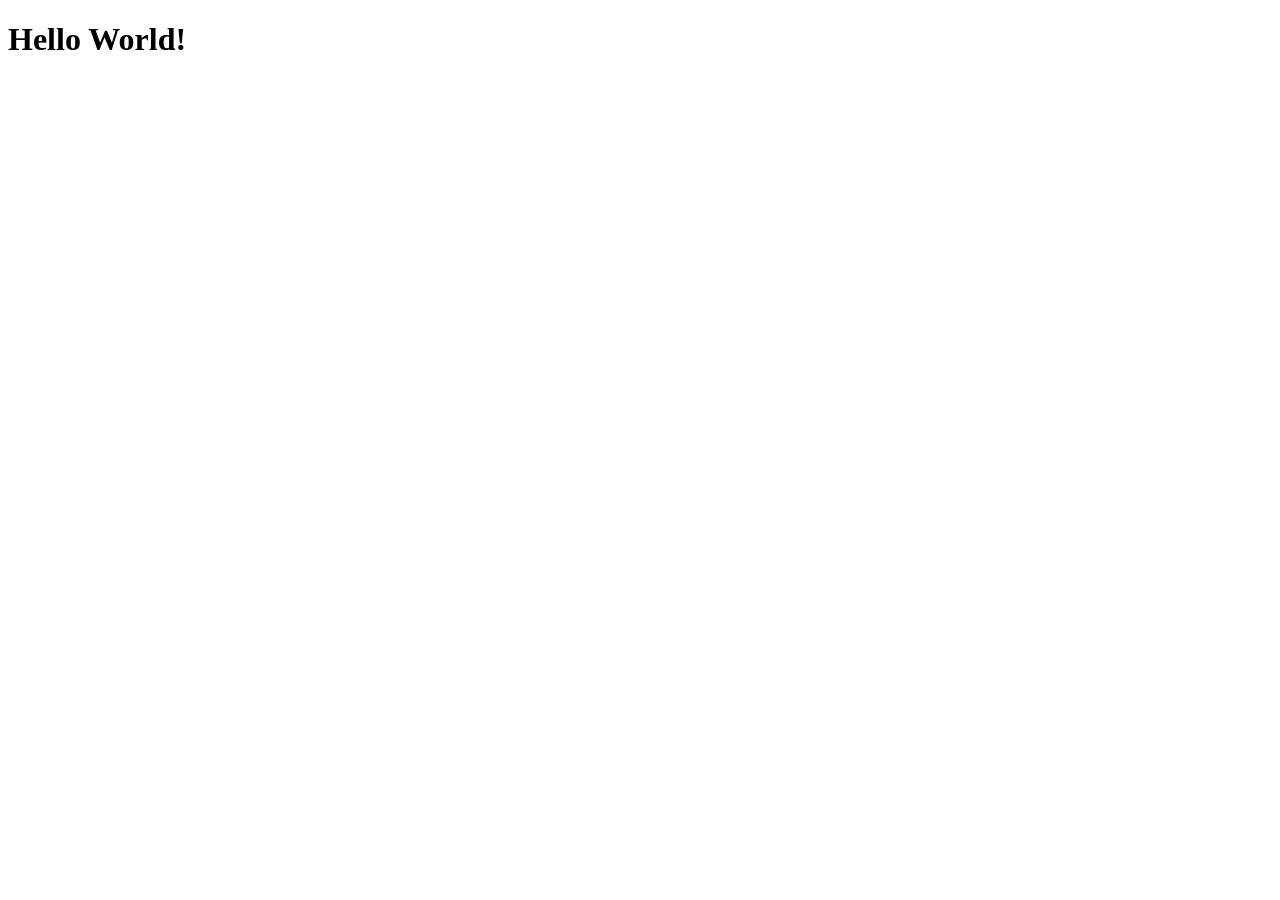
==== index.html @ 797f9e40 "Hello World!" ====
<!DOCTYPE html>
<html lang="fr">
<head>
    <meta charset="UTF-8">
    <meta name="viewport" content="width=device-width, initial-scale=1.0">
    <meta name="author" content="Joël Choquette-Denis">
    <title>Sam's creations</title>
    <link rel="stylesheet" href="css/styles.css" type="text/css" media="all">
    <!-- <link rel="icon" href="images/favicon.png" type="image/x-icon"> -->
</head>
<body>
    <h1>Hello World!</h1>
</body>
</html>
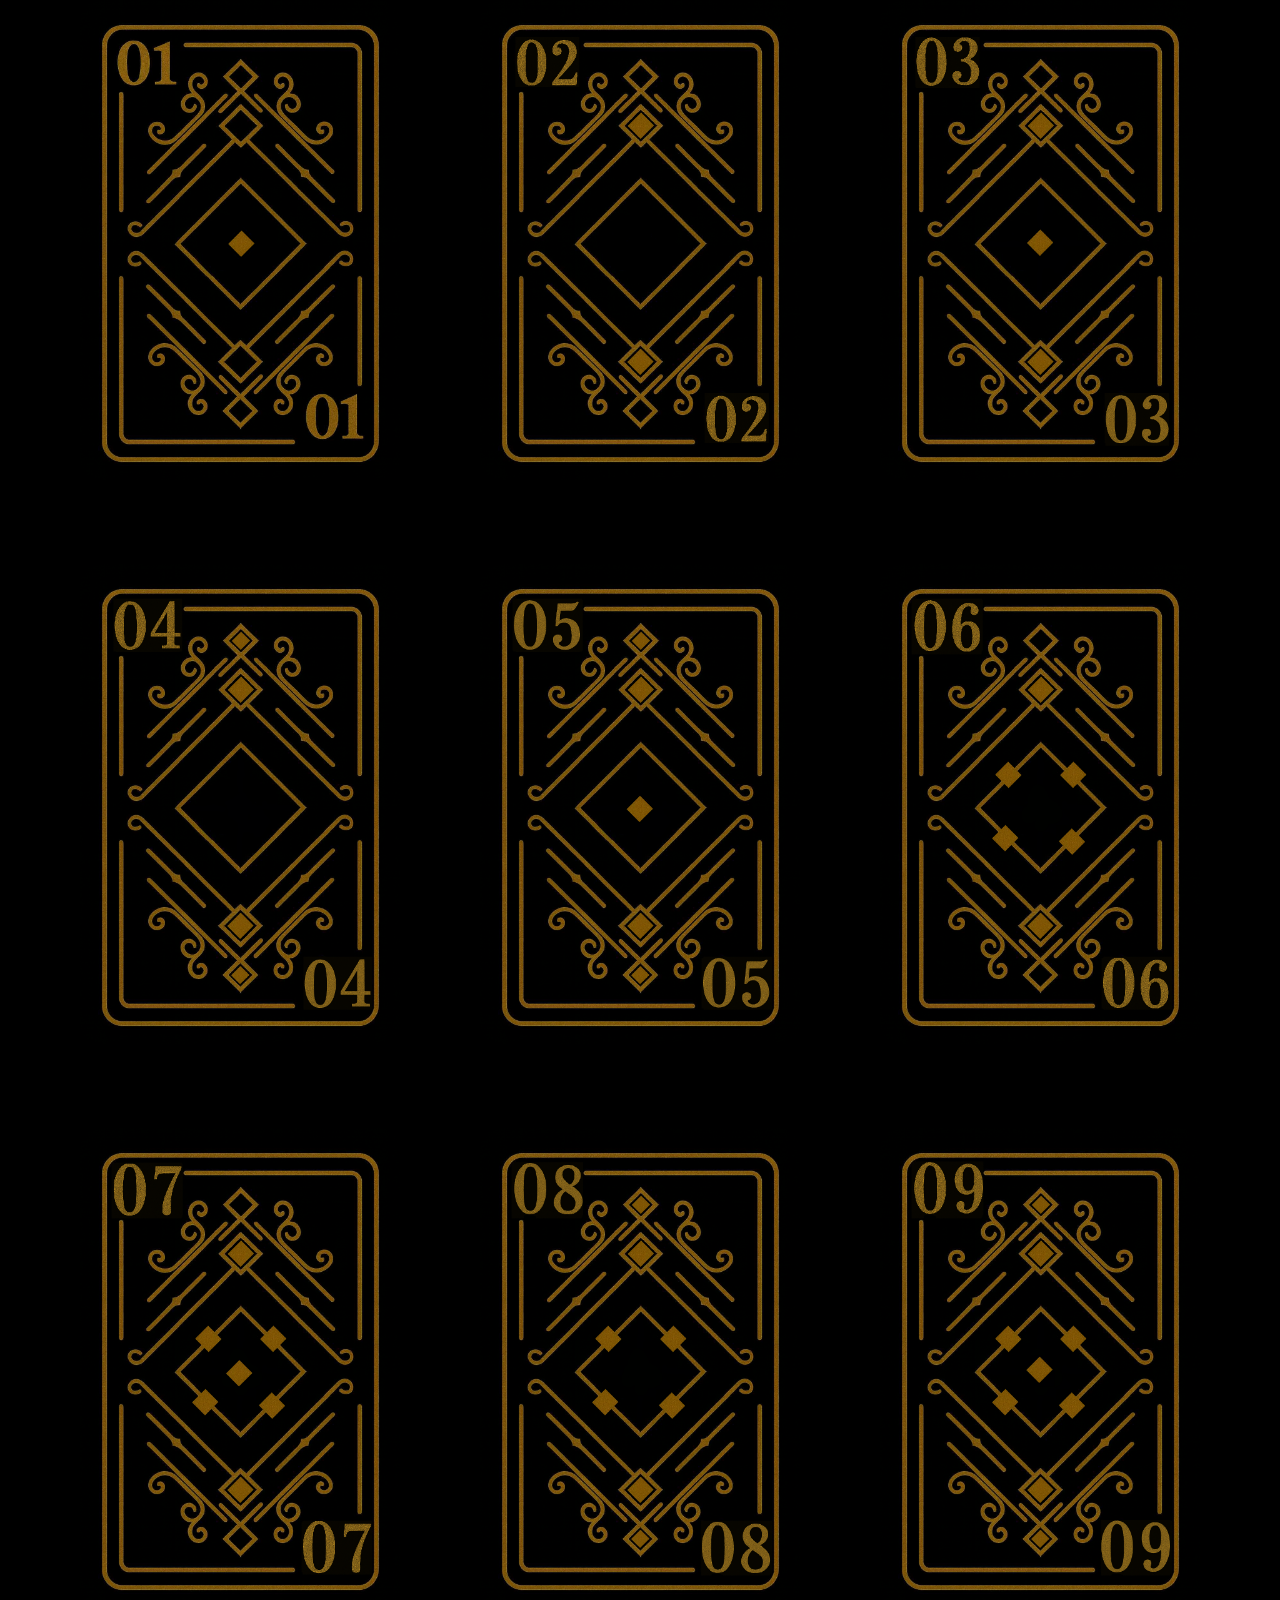
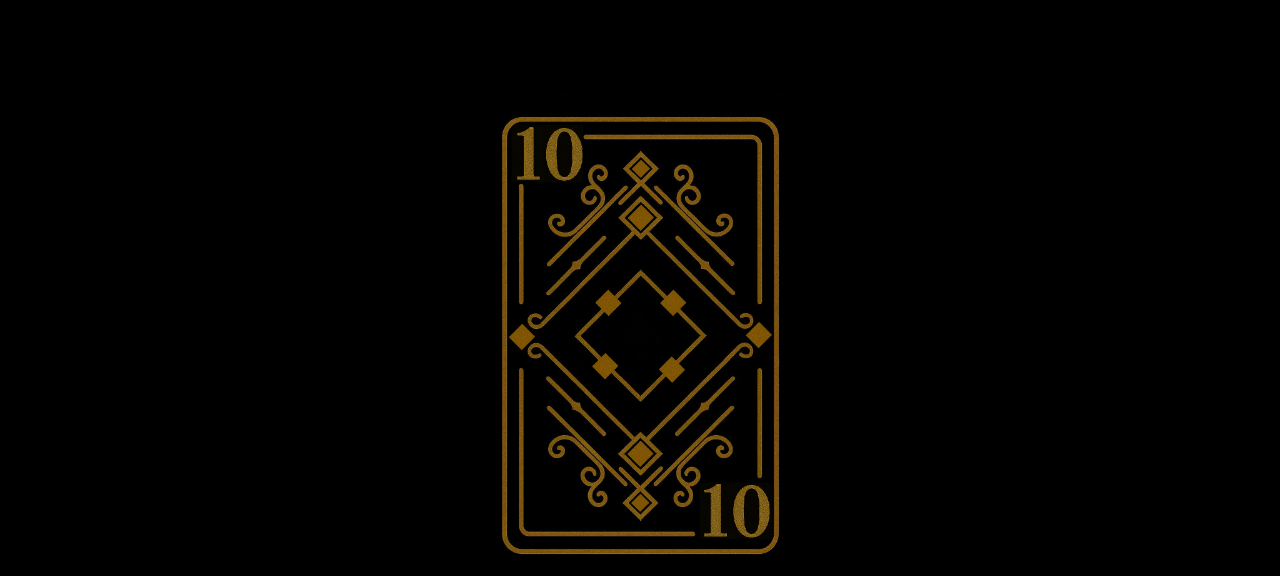
==== commit b91c5197: "Added images, cards.html + its script and added card layout into index.html" ====
--- a/index.html
+++ b/index.html
@@ -1,5 +1,6 @@
 <!DOCTYPE html>
 <html lang="fr">
+
 <head>
     <meta charset="UTF-8">
     <meta name="viewport" content="width=device-width, initial-scale=1.0">
@@ -8,7 +9,48 @@
     <link rel="stylesheet" href="css/styles.css" type="text/css" media="all">
     <!-- <link rel="icon" href="images/favicon.png" type="image/x-icon"> -->
 </head>
+
 <body>
-    <h1>Hello World!</h1>
+    <nav>
+        
+    </nav>
+    <main>
+        <ul class="card-container">
+            <li class="card">
+                <a href="card.html?j=0"><img src="images/cards/0.png"></a>
+            </li>
+            <li class="card">
+                <a href="card.html?j=1"><img src="images/cards/1.png"></a>
+            </li>
+            <li class="card">
+                <a href="card.html?j=2"><img src="images/cards/2.png"></a>
+            </li>
+            <li class="card">
+                <a href="card.html?j=3"><img src="images/cards/3.png"></a>
+            </li>
+            <li class="card">
+                <a href="card.html?j=4"><img src="images/cards/4.png"></a>
+            </li>
+            <li class="card">
+                <a href="card.html?j=5"><img src="images/cards/5.png"></a>
+            </li>
+            <li class="card">
+                <a href="card.html?j=6"><img src="images/cards/6.png"></a>
+            </li>
+            <li class="card">
+                <a href="card.html?j=7"><img src="images/cards/7.png"></a>
+            </li>
+            <li class="card">
+                <a href="card.html?j=8"><img src="images/cards/8.png"></a>
+            </li>
+            <li class="card">
+                <a href="card.html?j=9"><img src="images/cards/9.png"></a>
+            </li>
+        </ul>
+    </main>
+    <footer>
+
+    </footer>
 </body>
+
 </html>
--- a/css/styles.css
+++ b/css/styles.css
@@ -0,0 +1,59 @@
+@charset "UTF-8";
+
+/* RESET */
+*{
+    margin: 0;
+    padding: 0;
+    box-sizing: border-box;
+    /* border: 1px solid black; */
+}
+
+html, body {
+    border: none;
+}
+
+:root {
+    --color-text: #fff;
+    --color-background: #000000;
+    --color-gold: #7c5407;
+
+    color: var(--color-text);
+    background-color: var(--color-background);
+}
+
+/* GLOBAL */
+
+/* HOME */
+.card-container {
+    display: flex;
+    flex-wrap: wrap;
+    justify-content: center;
+    gap: 5em;
+    list-style: none;
+}
+
+.card {
+    width: 20em;
+    aspect-ratio: 2 / 3;
+}
+
+.card a img{
+    width: 100%;
+    height: 100%;
+    border-radius: 1.25em;
+    transition: scale 200ms ease-in-out;
+}
+
+.card:hover a img{
+    scale: 110%;
+}
+
+/* CARDS */
+.fig {
+    width: 20em;
+}
+
+.fig .img {
+    width: 100%;
+    aspect-ratio: 1;
+}
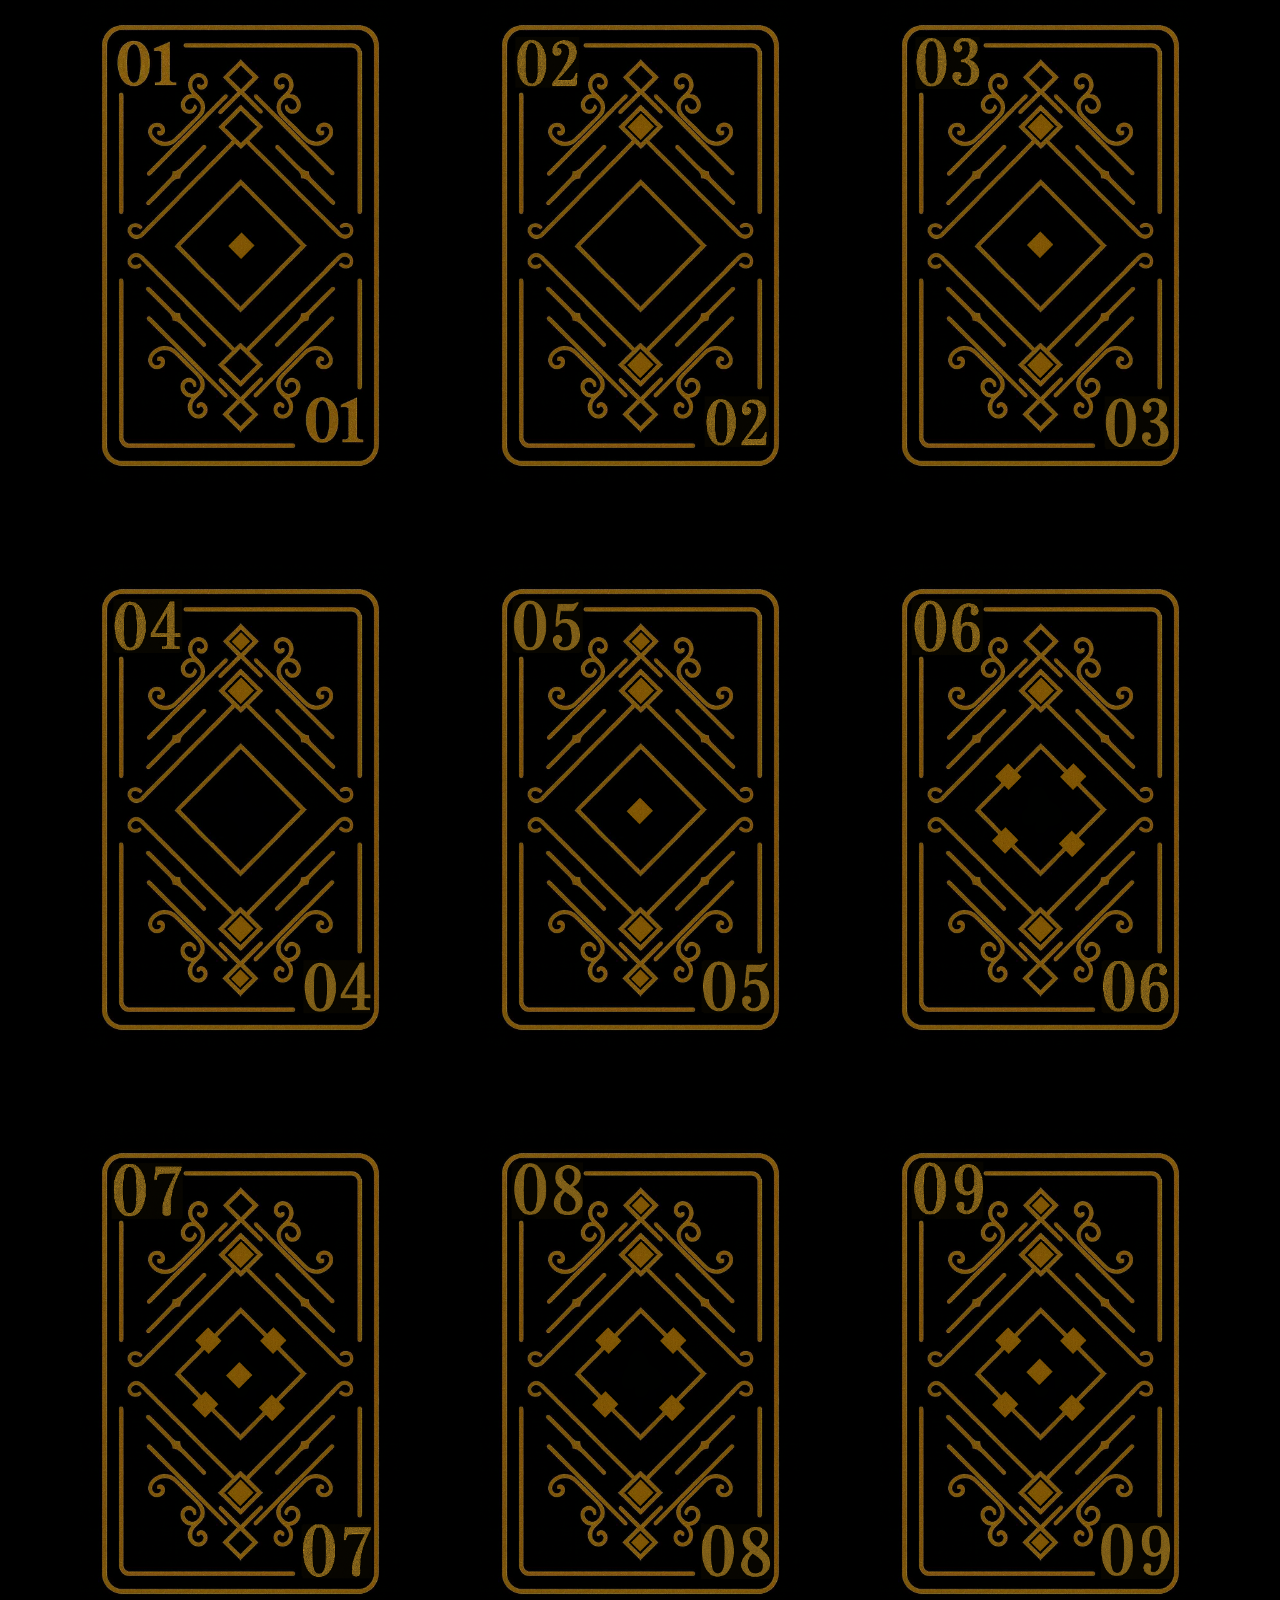
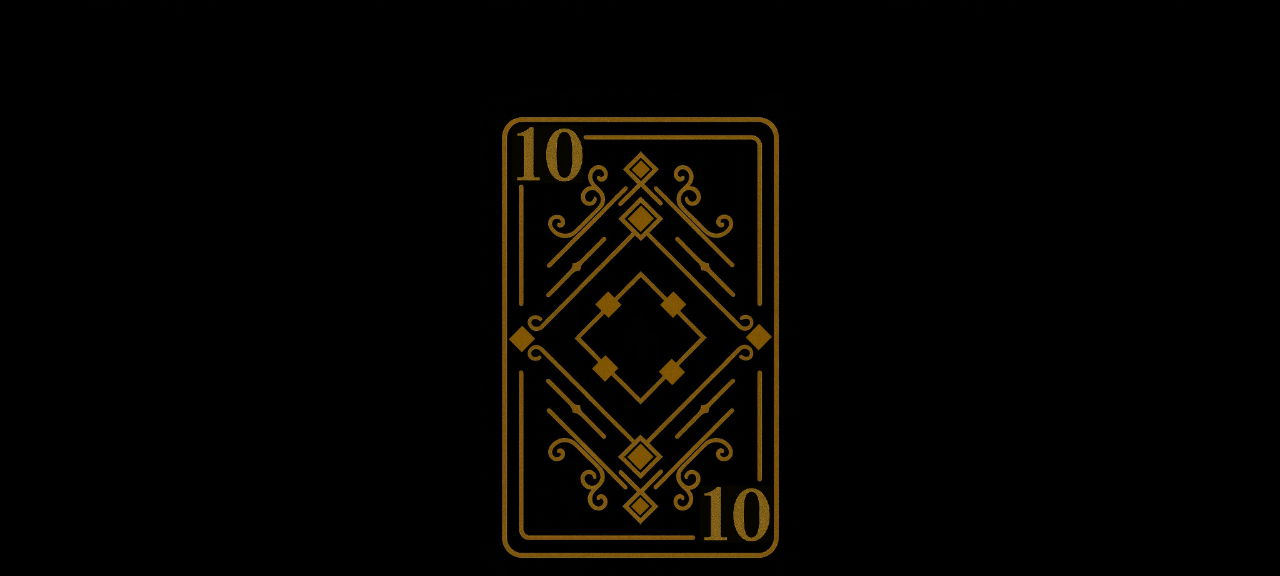
==== commit 030e91b6: "Revert" ====
(no text change in the page or its own stylesheets)
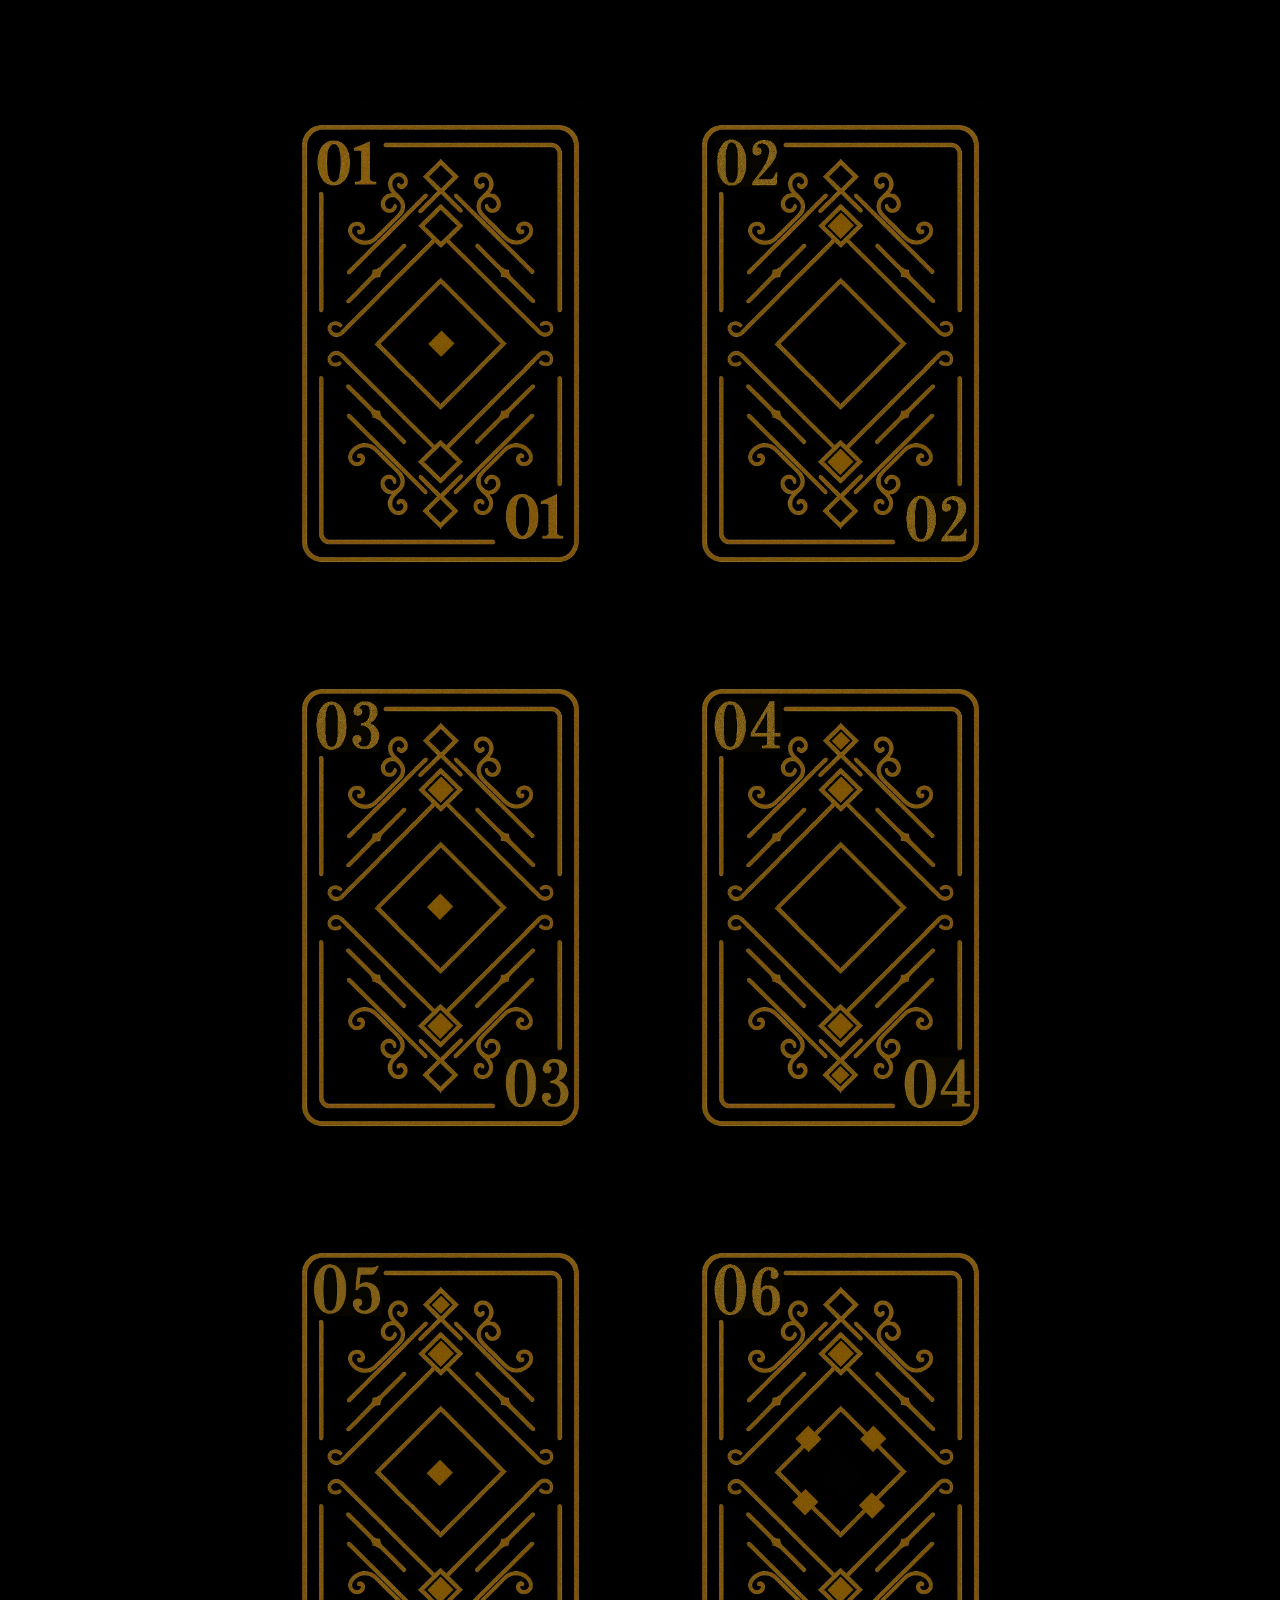
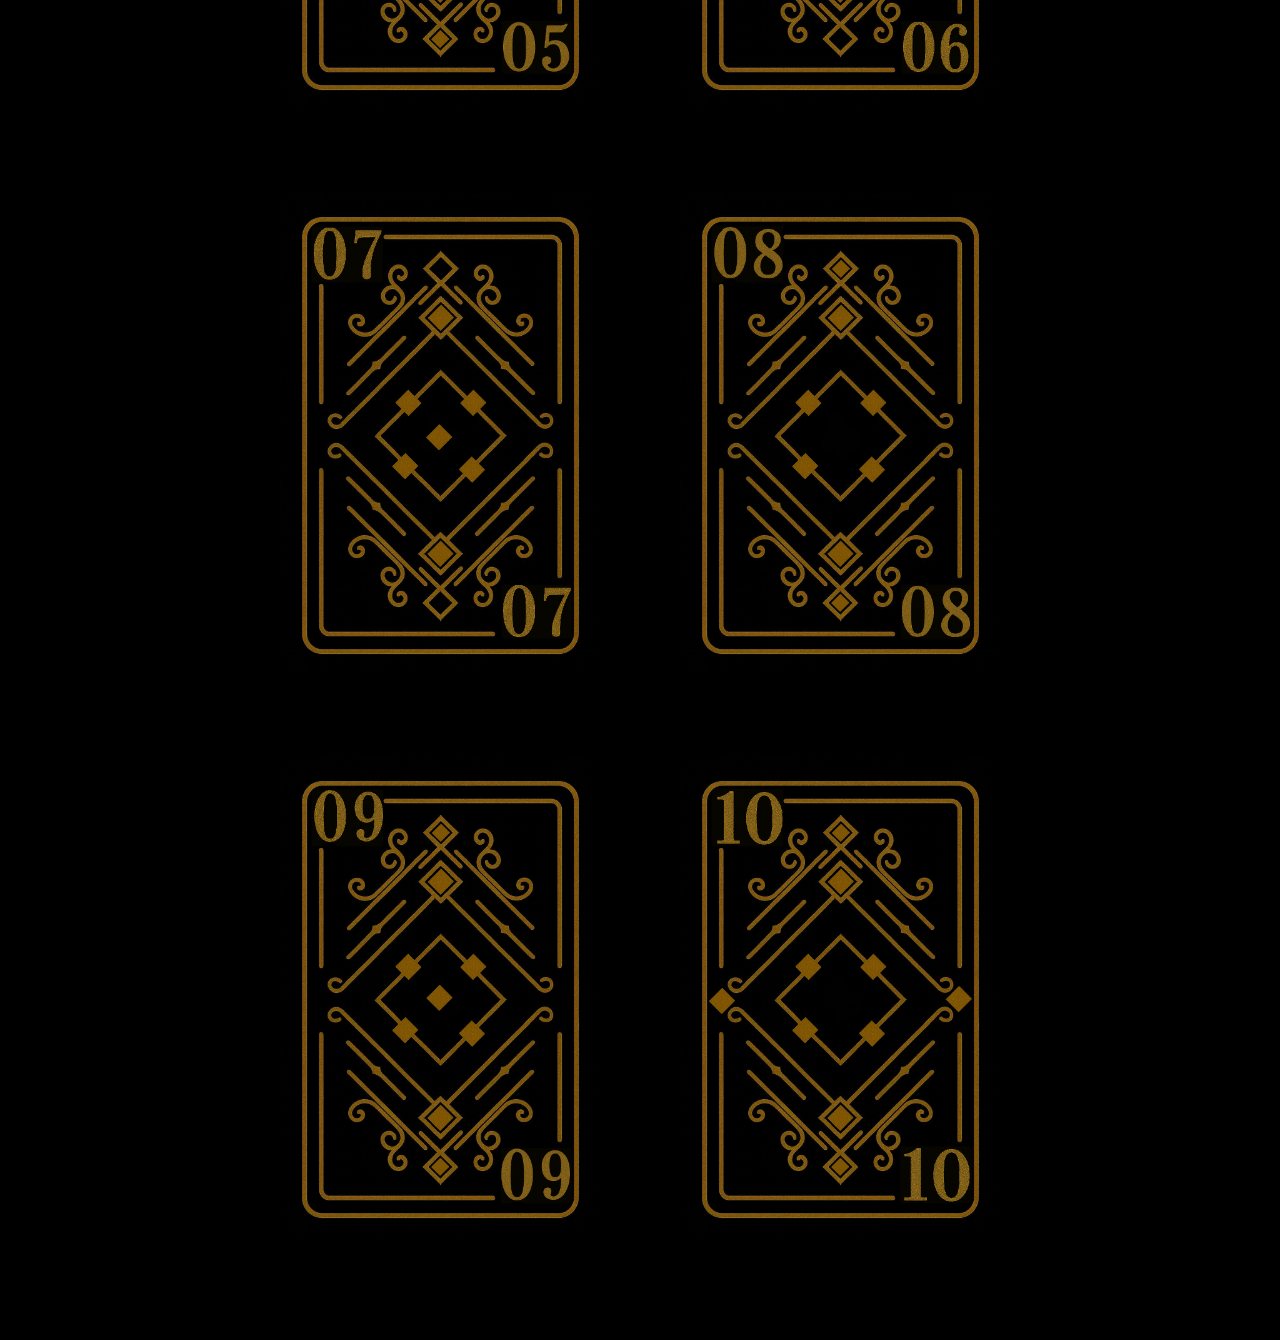
==== commit 01c3e6ba: "Added css for card.html" ====
--- a/index.html
+++ b/index.html
@@ -12,7 +12,7 @@
 
 <body>
     <nav>
-        
+
     </nav>
     <main>
         <ul class="card-container">
--- a/css/styles.css
+++ b/css/styles.css
@@ -1,27 +1,57 @@
 @charset "UTF-8";
+@import url('https://fonts.googleapis.com/css2?family=BBH+Bartle&family=BBH+Hegarty&family=Rubik:ital,wght@0,300..900;1,300..900&display=swap');
 
 /* RESET */
 *{
     margin: 0;
     padding: 0;
     box-sizing: border-box;
-    /* border: 1px solid black; */
-}
-
-html, body {
-    border: none;
 }
 
 :root {
-    --color-text: #fff;
+    --color-text: #FDF7EC;
     --color-background: #000000;
-    --color-gold: #7c5407;
+    --color-gold: #BC8A28;
+    --color-old-gold: #866119;
+
+    font-family: 'Rubik', sans-serif;
+    font-optical-sizing: auto;
+    font-size: 12px;
+    overflow-wrap: break-word;
+    word-wrap: break-word;
 
     color: var(--color-text);
     background-color: var(--color-background);
 }
 
 /* GLOBAL */
+h1, h2 {
+    font-family: 'BBH Sans Bartle', sans-serif;
+}
+
+h1 {
+    font-size: 24px;
+}
+
+h2 {
+    font-size: 16px;
+    color: var(--color-gold);
+}
+
+main {
+    margin: 20px;
+    display: flex;
+    flex-direction: column;
+    gap: 20px;
+}
+
+a:link, a:visited {
+    color: var(--color-gold);
+}
+
+p {
+    text-align: justify;
+}
 
 /* HOME */
 .card-container {
@@ -49,11 +79,73 @@
 }
 
 /* CARDS */
+.back:link, .back:visited {
+    text-decoration: none;
+    color: var(--color-text);
+}
+
+.presentation, .pres-info {
+    display: flex;
+    flex-direction: column;
+    gap: 20px;
+}
+
 .fig {
-    width: 20em;
+    width: auto;
+    max-width: 600px;
 }
 
 .fig .img {
     width: 100%;
     aspect-ratio: 1;
+    border-radius: 16px;
+}
+
+@media (min-width: 650px) {
+    .presentation {
+        flex-direction: row;
+        align-items: flex-end;
+    }
+
+    :root {
+        font-size: 14px;
+    }
+
+    h1 {
+        font-size: 32px;
+    }
+
+    h2 {
+        font-size: 24px;
+    }
+
+    main {
+        margin: 50px;
+    }
+}
+
+@media (min-width: 1050px) {
+    :root {
+        font-size: 16px;
+    }
+
+    main {
+        margin: 100px;
+    }
+
+    .presentation, .pres-info {
+        gap: 25px;
+    }
+
+    main{
+        gap: 50px;
+    }
+
+    h1 {
+        font-size: 48px;
+    }
+
+    h2 {
+        font-size: 32px;
+    }
 }
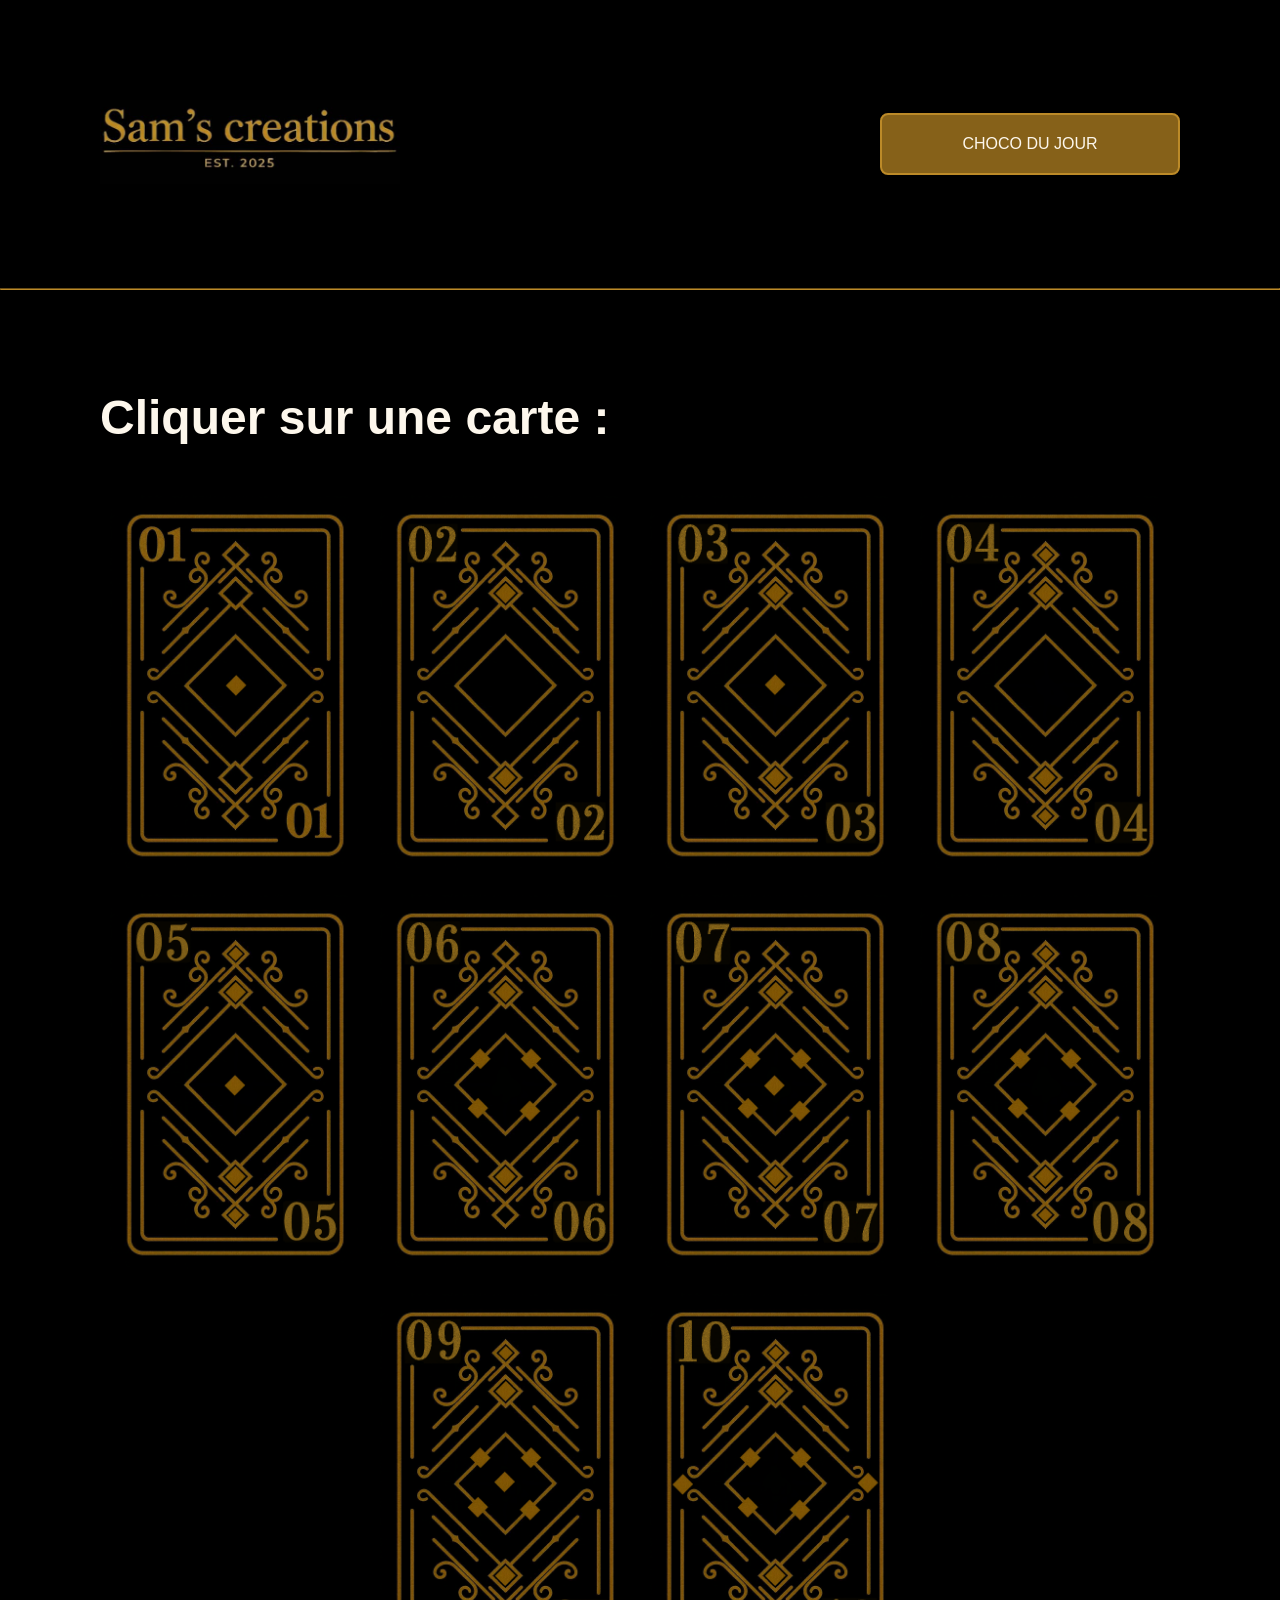
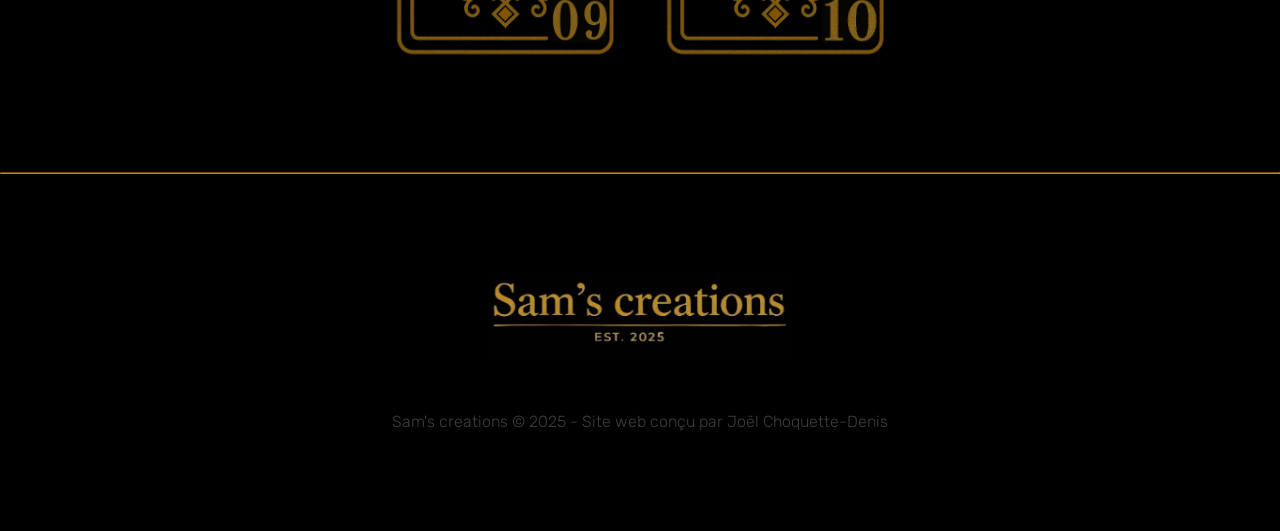
==== commit 9eb7f2a0: "v03" ====
--- a/index.html
+++ b/index.html
@@ -11,10 +11,22 @@
 </head>
 
 <body>
-    <nav>
+    <header>
+        <a class="logo-link" href="index.html"><img class="logo" src="images/logo.jpg"></a>
+        <a href="" class="btn-choco-jour">CHOCO DU JOUR</a>
+        <script>
+            const dateDebut = new Date('2025-12-23T03:00:00');
+            const dateAujrd = new Date();
 
-    </nav>
+            const deltaDate = Math.floor((dateAujrd - dateDebut) / (24 * 60 * 60 * 1000));
+
+            document.querySelector('.btn-choco-jour').href = `card.html?j=${deltaDate}`;
+        </script>
+    </header>
+    <hr>
     <main>
+        <h1>Cliquer sur une carte :</h1>
+
         <ul class="card-container">
             <li class="card">
                 <a href="card.html?j=0"><img src="images/cards/0.png"></a>
@@ -48,8 +60,10 @@
             </li>
         </ul>
     </main>
+    <hr>
     <footer>
-
+        <a class="logo-link" href="index.html"><img class="logo" src="images/logo.jpg"></a>
+        <small class="copyrights">Sam's creations © 2025 - Site web conçu par Joël Choquette-Denis</small>
     </footer>
 </body>
 
--- a/css/styles.css
+++ b/css/styles.css
@@ -25,8 +25,12 @@
 }
 
 /* GLOBAL */
+hr {
+    border-color: var(--color-gold);
+}
+
 h1, h2 {
-    font-family: 'BBH Sans Bartle', sans-serif;
+    font-family: 'BBH Bartle', sans-serif;
 }
 
 h1 {
@@ -38,7 +42,7 @@
     color: var(--color-gold);
 }
 
-main {
+header, main, footer {
     margin: 20px;
     display: flex;
     flex-direction: column;
@@ -53,17 +57,64 @@
     text-align: justify;
 }
 
+/* HEADER */
+header {
+    align-items: center;
+    justify-content: space-between;
+}
+
+.logo {
+    width: 100%;
+    max-width: 300px;
+}
+
+.btn-choco-jour, .btn-choco-jour:link, .btn-choco-jour:visited {
+    border: 2px solid var(--color-gold);
+    border-radius: 8px;
+    padding: 20px;
+    width: 100%;
+    max-width: 300px;
+
+    background-color: var(--color-old-gold);
+    color: var(--color-text);
+
+    font-family: 'BBH Hegarty', sans-serif;
+    text-decoration: none;
+    text-align: center;
+}
+
+/* FOOTER */
+footer {
+    align-items: center;
+}
+
+.pages-nav-footer {
+    display: flex;
+    gap: 1em;
+    list-style: none;
+}
+
+.prev:link, .prev:visited, .next:link, .next:visited {
+    color: var(--color-text);
+}
+
+.copyrights {
+    font-size: 12px;
+    font-weight: 300;
+    opacity: 0.25;
+}
+
 /* HOME */
 .card-container {
     display: flex;
     flex-wrap: wrap;
     justify-content: center;
-    gap: 5em;
+    gap: 20px;
     list-style: none;
 }
 
 .card {
-    width: 20em;
+    width: calc(50% - 10px);
     aspect-ratio: 2 / 3;
 }
 
@@ -102,6 +153,10 @@
 }
 
 @media (min-width: 650px) {
+    .card {
+        width: calc(33% - 15px);
+    }
+
     .presentation {
         flex-direction: row;
         align-items: flex-end;
@@ -119,7 +174,11 @@
         font-size: 24px;
     }
 
-    main {
+    header {
+        flex-direction: row;
+    }
+
+    header, main, footer {
         margin: 50px;
     }
 }
@@ -129,17 +188,19 @@
         font-size: 16px;
     }
 
-    main {
+    header, main, footer {
         margin: 100px;
+        gap: 50px;
+    }
+
+    .card {
+        width: calc(25% - 20px);
     }
 
     .presentation, .pres-info {
         gap: 25px;
     }
 
-    main{
-        gap: 50px;
-    }
 
     h1 {
         font-size: 48px;
@@ -148,4 +209,8 @@
     h2 {
         font-size: 32px;
     }
+
+    .copyrights {
+        font-size: 16px;
+    }
 }
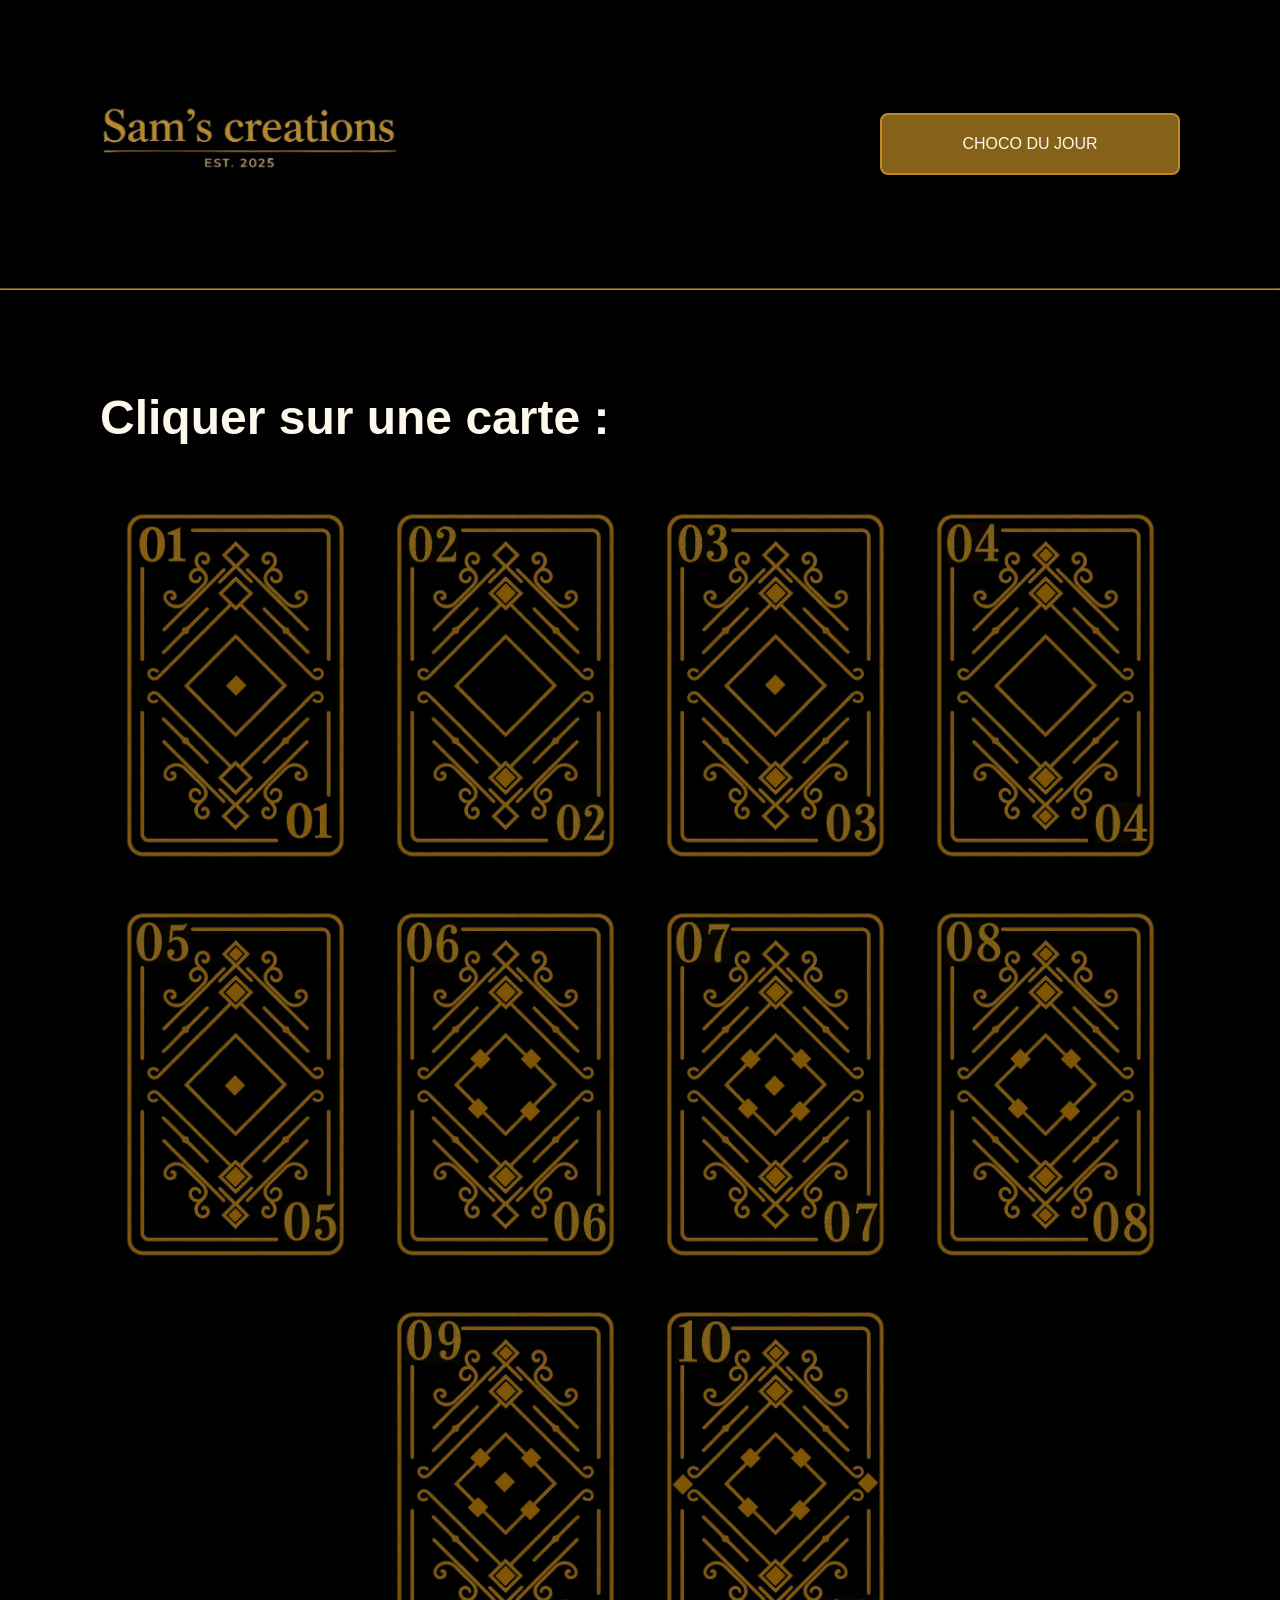
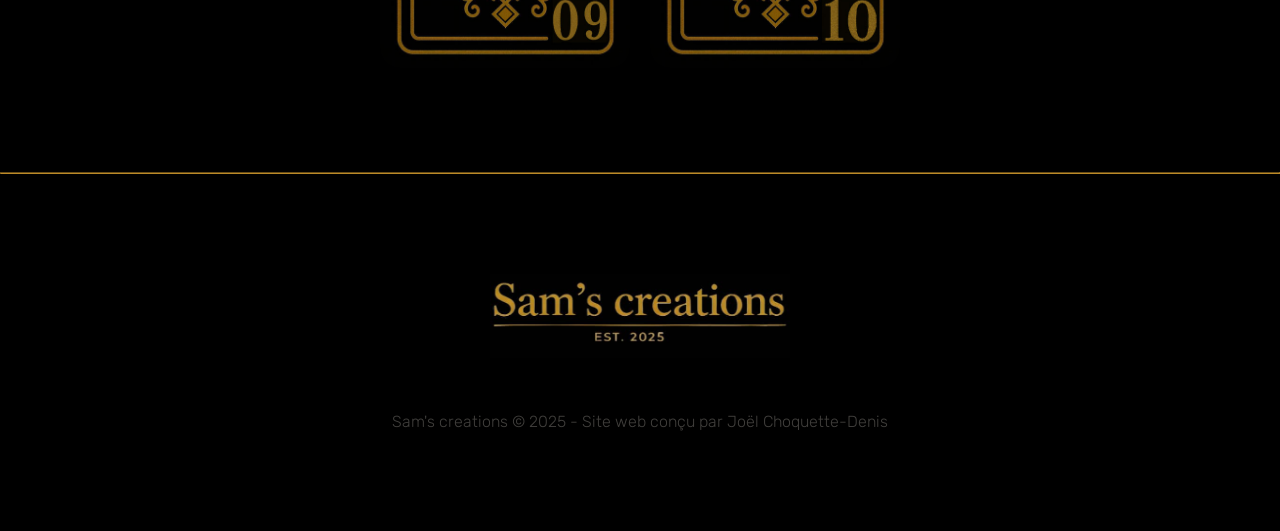
==== commit ea0e5c68: "Optimized images" ====
--- a/index.html
+++ b/index.html
@@ -7,7 +7,7 @@
     <meta name="author" content="Joël Choquette-Denis">
     <title>Sam's creations</title>
     <link rel="stylesheet" href="css/styles.css" type="text/css" media="all">
-    <!-- <link rel="icon" href="images/favicon.png" type="image/x-icon"> -->
+    <!-- <link rel="icon" href="images/favicon.jpg" type="image/x-icon"> -->
 </head>
 
 <body>
@@ -29,34 +29,34 @@
 
         <ul class="card-container">
             <li class="card">
-                <a href="card.html?j=0"><img src="images/cards/0.png"></a>
+                <a href="card.html?j=0"><img src="images/cards/0.jpg"></a>
             </li>
             <li class="card">
-                <a href="card.html?j=1"><img src="images/cards/1.png"></a>
+                <a href="card.html?j=1"><img src="images/cards/1.jpg"></a>
             </li>
             <li class="card">
-                <a href="card.html?j=2"><img src="images/cards/2.png"></a>
+                <a href="card.html?j=2"><img src="images/cards/2.jpg"></a>
             </li>
             <li class="card">
-                <a href="card.html?j=3"><img src="images/cards/3.png"></a>
+                <a href="card.html?j=3"><img src="images/cards/3.jpg"></a>
             </li>
             <li class="card">
-                <a href="card.html?j=4"><img src="images/cards/4.png"></a>
+                <a href="card.html?j=4"><img src="images/cards/4.jpg"></a>
             </li>
             <li class="card">
-                <a href="card.html?j=5"><img src="images/cards/5.png"></a>
+                <a href="card.html?j=5"><img src="images/cards/5.jpg"></a>
             </li>
             <li class="card">
-                <a href="card.html?j=6"><img src="images/cards/6.png"></a>
+                <a href="card.html?j=6"><img src="images/cards/6.jpg"></a>
             </li>
             <li class="card">
-                <a href="card.html?j=7"><img src="images/cards/7.png"></a>
+                <a href="card.html?j=7"><img src="images/cards/7.jpg"></a>
             </li>
             <li class="card">
-                <a href="card.html?j=8"><img src="images/cards/8.png"></a>
+                <a href="card.html?j=8"><img src="images/cards/8.jpg"></a>
             </li>
             <li class="card">
-                <a href="card.html?j=9"><img src="images/cards/9.png"></a>
+                <a href="card.html?j=9"><img src="images/cards/9.jpg"></a>
             </li>
         </ul>
     </main>
